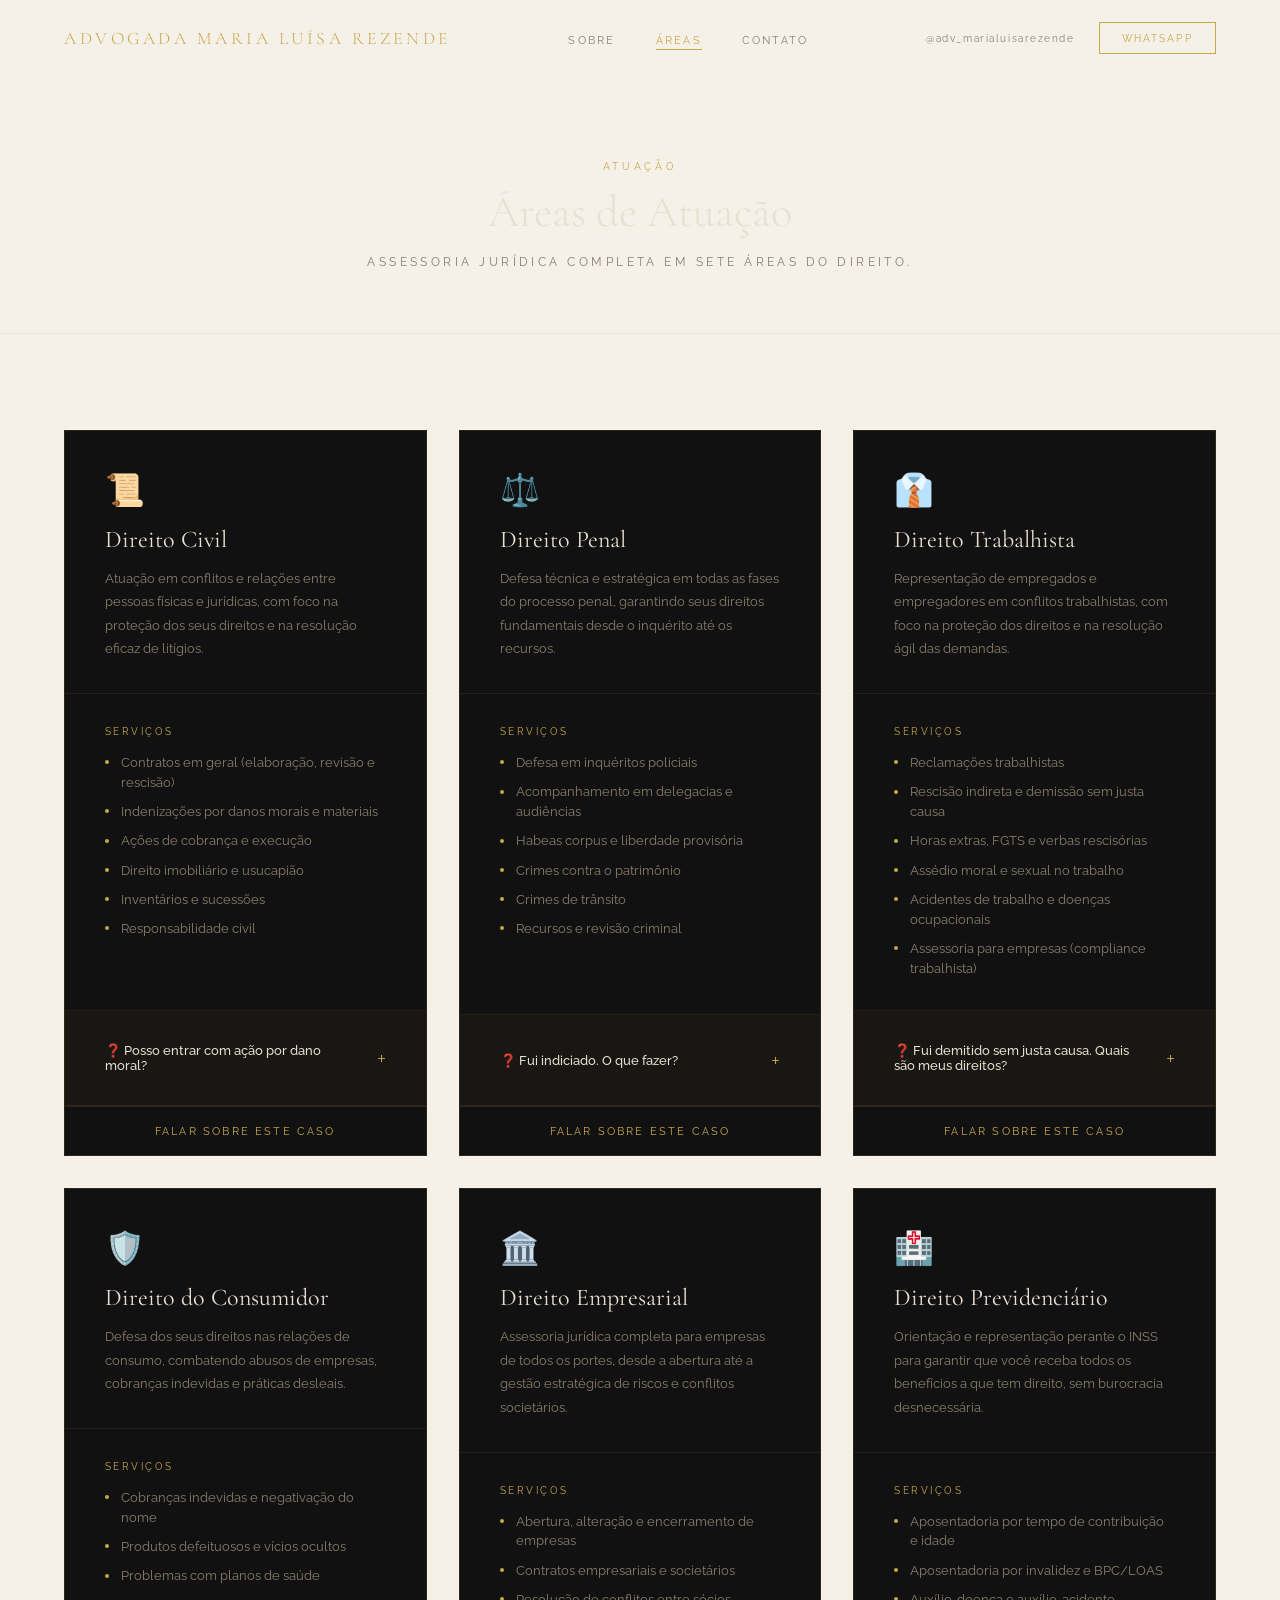
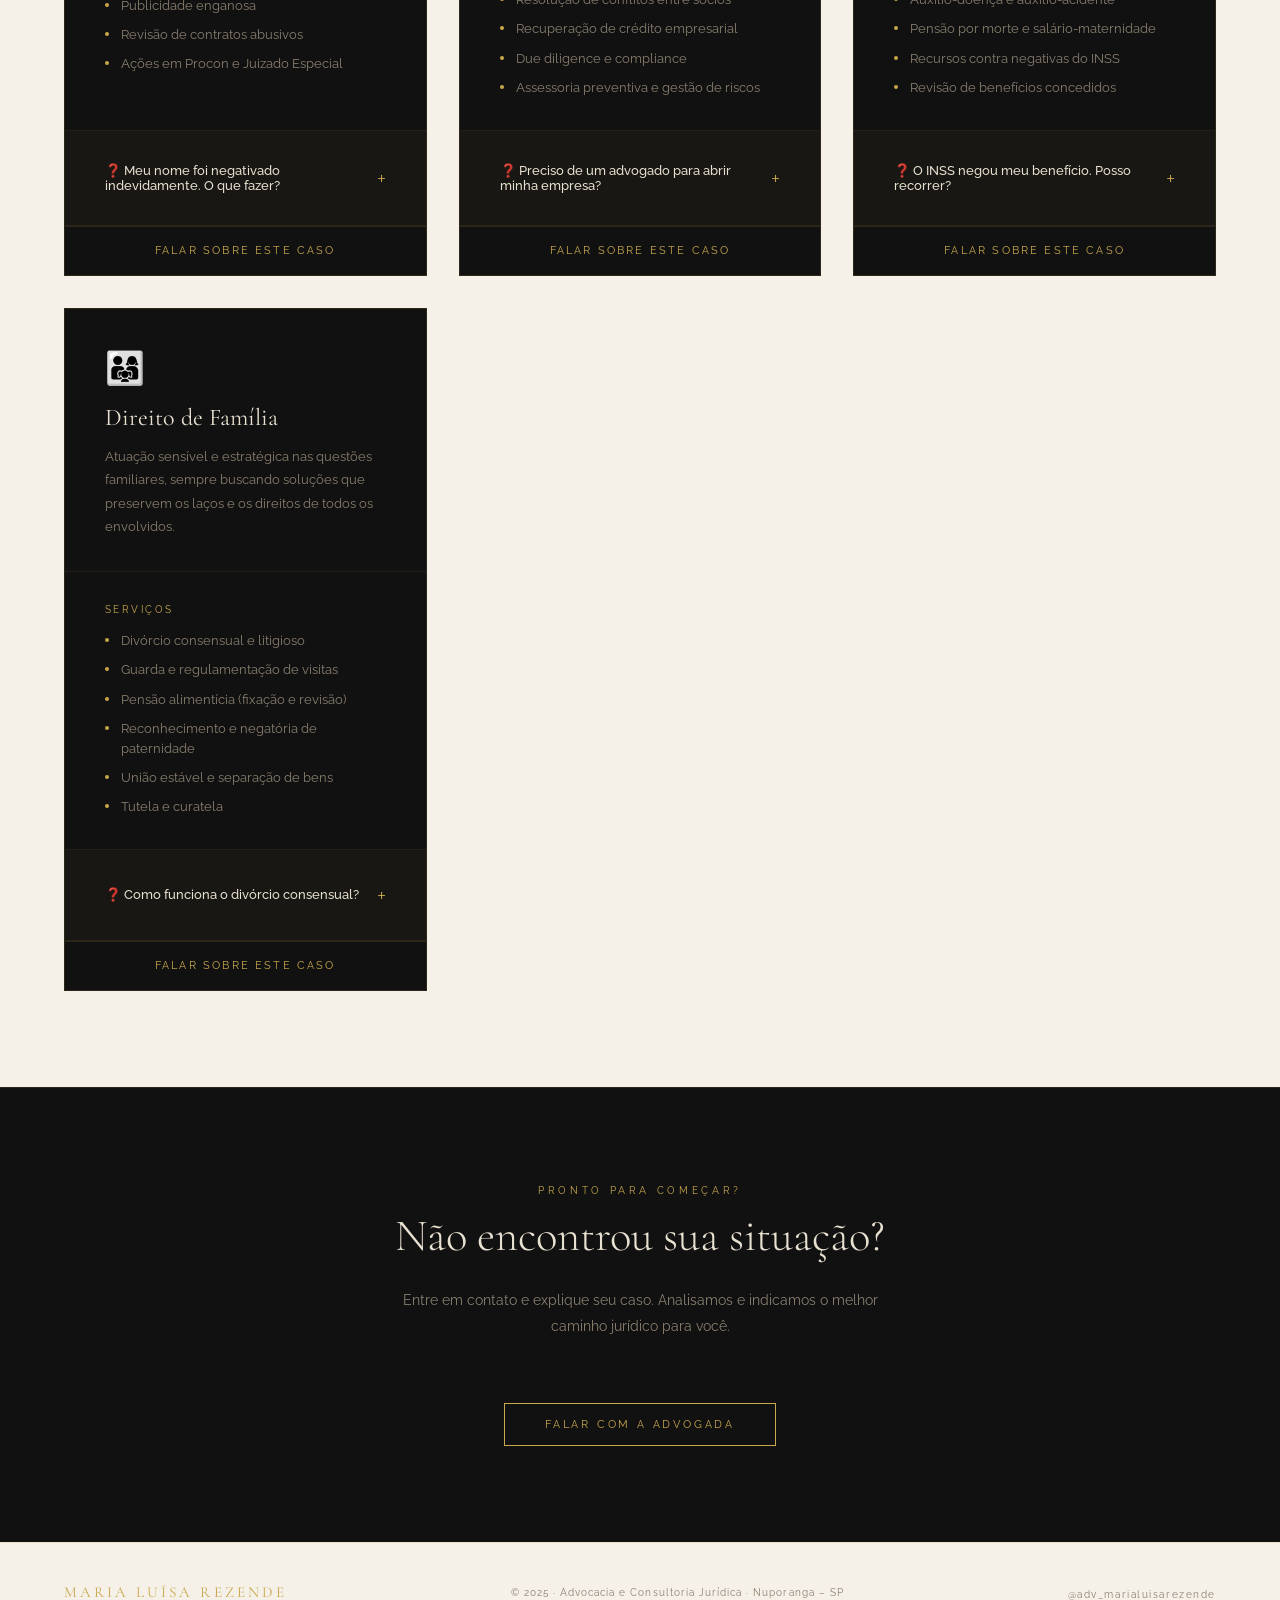
==== areas.html @ ad7c377b "Atualizando arquivos do projeto" ====
<!DOCTYPE html>
<html lang="pt-br">
<head>
    <meta charset="UTF-8">
    <meta name="viewport" content="width=device-width, initial-scale=1.0">
    <title>Áreas de Atuação | Maria Luísa Rezende</title>
    <link href="https://fonts.googleapis.com/css2?family=Cormorant+Garamond:ital,wght@0,300;0,400;0,600;1,300;1,400&family=Raleway:wght@300;400;500;600&display=swap" rel="stylesheet"/>
    <link rel="stylesheet" href="styles.css">
</head>
<body>

    <!-- NAVBAR -->
    <nav id="navbar">
        <a href="index.html" class="nav-logo">Advogada Maria Luísa Rezende</a>
        <ul class="nav-links">
            <li><a href="sobre.html">Sobre</a></li>
            <li><a href="areas.html">Áreas</a></li>
            <li><a href="contato.html">Contato</a></li>
        </ul>
        <div class="nav-right">
            <a href="https://instagram.com/adv_marialuisarezende" target="_blank" class="nav-instagram">
                @adv_marialuisarezende
            </a>
            <a href="https://wa.me/5516993647155" target="_blank" class="nav-whatsapp">
                WhatsApp
            </a>
        </div>
    </nav>

    <!-- HERO DA PÁGINA -->
    <section class="areas-hero">
        <p class="section-label reveal">Atuação</p>
        <h1 class="section-title reveal">Áreas de Atuação</h1>
        <p class="areas-hero-sub reveal">Assessoria jurídica completa em sete áreas do Direito.</p>
    </section>

    <!-- GRID DE ÁREAS -->
    <section class="areas-section">
        <div class="areas-grid">

            <!-- DIREITO CIVIL -->
            <div class="area-card reveal">
                <div class="area-card-header">
                    <span class="area-icone">📜</span>
                    <h2 class="area-nome">Direito Civil</h2>
                    <p class="area-desc">Atuação em conflitos e relações entre pessoas físicas e jurídicas, com foco na proteção dos seus direitos e na resolução eficaz de litígios.</p>
                </div>
                <div class="area-servicos">
                    <p class="area-servicos-titulo">Serviços</p>
                    <ul>
                        <li>Contratos em geral (elaboração, revisão e rescisão)</li>
                        <li>Indenizações por danos morais e materiais</li>
                        <li>Ações de cobrança e execução</li>
                        <li>Direito imobiliário e usucapião</li>
                        <li>Inventários e sucessões</li>
                        <li>Responsabilidade civil</li>
                    </ul>
                </div>
                <div class="area-faq">
                    <button class="area-faq-pergunta">
                        ❓ Posso entrar com ação por dano moral?
                        <span class="faq-icone">+</span>
                    </button>
                    <div class="area-faq-resposta">
                        <p>Sim, desde que haja prova do dano sofrido. Situações como cobranças indevidas, ofensas, negativação indevida no nome e descumprimento de contrato podem gerar direito à indenização. Agende uma consulta para avaliar seu caso.</p>
                    </div>
                </div>
                <a href="https://wa.me/5516993647155?text=Olá%2C%20tenho%20uma%20dúvida%20sobre%20Direito%20Civil." target="_blank" class="area-btn">Falar sobre este caso</a>
            </div>

            <!-- DIREITO PENAL -->
            <div class="area-card reveal">
                <div class="area-card-header">
                    <span class="area-icone">⚖️</span>
                    <h2 class="area-nome">Direito Penal</h2>
                    <p class="area-desc">Defesa técnica e estratégica em todas as fases do processo penal, garantindo seus direitos fundamentais desde o inquérito até os recursos.</p>
                </div>
                <div class="area-servicos">
                    <p class="area-servicos-titulo">Serviços</p>
                    <ul>
                        <li>Defesa em inquéritos policiais</li>
                        <li>Acompanhamento em delegacias e audiências</li>
                        <li>Habeas corpus e liberdade provisória</li>
                        <li>Crimes contra o patrimônio</li>
                        <li>Crimes de trânsito</li>
                        <li>Recursos e revisão criminal</li>
                    </ul>
                </div>
                <div class="area-faq">
                    <button class="area-faq-pergunta">
                        ❓ Fui indiciado. O que fazer?
                        <span class="faq-icone">+</span>
                    </button>
                    <div class="area-faq-resposta">
                        <p>O primeiro passo é procurar um advogado imediatamente. Você tem o direito de não se autoincriminar e de ser assistido por defesa técnica em todas as fases. Não preste depoimento sem orientação jurídica prévia.</p>
                    </div>
                </div>
                <a href="https://wa.me/5516993647155?text=Olá%2C%20preciso%20de%20ajuda%20com%20Direito%20Penal." target="_blank" class="area-btn">Falar sobre este caso</a>
            </div>

            <!-- DIREITO TRABALHISTA -->
            <div class="area-card reveal">
                <div class="area-card-header">
                    <span class="area-icone">👔</span>
                    <h2 class="area-nome">Direito Trabalhista</h2>
                    <p class="area-desc">Representação de empregados e empregadores em conflitos trabalhistas, com foco na proteção dos direitos e na resolução ágil das demandas.</p>
                </div>
                <div class="area-servicos">
                    <p class="area-servicos-titulo">Serviços</p>
                    <ul>
                        <li>Reclamações trabalhistas</li>
                        <li>Rescisão indireta e demissão sem justa causa</li>
                        <li>Horas extras, FGTS e verbas rescisórias</li>
                        <li>Assédio moral e sexual no trabalho</li>
                        <li>Acidentes de trabalho e doenças ocupacionais</li>
                        <li>Assessoria para empresas (compliance trabalhista)</li>
                    </ul>
                </div>
                <div class="area-faq">
                    <button class="area-faq-pergunta">
                        ❓ Fui demitido sem justa causa. Quais são meus direitos?
                        <span class="faq-icone">+</span>
                    </button>
                    <div class="area-faq-resposta">
                        <p>Você tem direito a aviso prévio, saldo de salário, férias proporcionais + 1/3, 13º proporcional, multa de 40% sobre o FGTS e seguro-desemprego. Entre em contato para verificar se todos os valores foram pagos corretamente.</p>
                    </div>
                </div>
                <a href="https://wa.me/5516993647155?text=Olá%2C%20preciso%20de%20ajuda%20com%20Direito%20Trabalhista." target="_blank" class="area-btn">Falar sobre este caso</a>
            </div>

            <!-- DIREITO DO CONSUMIDOR -->
            <div class="area-card reveal">
                <div class="area-card-header">
                    <span class="area-icone">🛡️</span>
                    <h2 class="area-nome">Direito do Consumidor</h2>
                    <p class="area-desc">Defesa dos seus direitos nas relações de consumo, combatendo abusos de empresas, cobranças indevidas e práticas desleais.</p>
                </div>
                <div class="area-servicos">
                    <p class="area-servicos-titulo">Serviços</p>
                    <ul>
                        <li>Cobranças indevidas e negativação do nome</li>
                        <li>Produtos defeituosos e vícios ocultos</li>
                        <li>Problemas com planos de saúde</li>
                        <li>Publicidade enganosa</li>
                        <li>Revisão de contratos abusivos</li>
                        <li>Ações em Procon e Juizado Especial</li>
                    </ul>
                </div>
                <div class="area-faq">
                    <button class="area-faq-pergunta">
                        ❓ Meu nome foi negativado indevidamente. O que fazer?
                        <span class="faq-icone">+</span>
                    </button>
                    <div class="area-faq-resposta">
                        <p>A negativação indevida gera direito à retirada imediata do nome dos cadastros e à indenização por danos morais. É possível obter uma liminar judicial rapidamente. Não deixe para depois — entre em contato agora.</p>
                    </div>
                </div>
                <a href="https://wa.me/5516993647155?text=Olá%2C%20preciso%20de%20ajuda%20com%20Direito%20do%20Consumidor." target="_blank" class="area-btn">Falar sobre este caso</a>
            </div>

            <!-- DIREITO EMPRESARIAL -->
            <div class="area-card reveal">
                <div class="area-card-header">
                    <span class="area-icone">🏛️</span>
                    <h2 class="area-nome">Direito Empresarial</h2>
                    <p class="area-desc">Assessoria jurídica completa para empresas de todos os portes, desde a abertura até a gestão estratégica de riscos e conflitos societários.</p>
                </div>
                <div class="area-servicos">
                    <p class="area-servicos-titulo">Serviços</p>
                    <ul>
                        <li>Abertura, alteração e encerramento de empresas</li>
                        <li>Contratos empresariais e societários</li>
                        <li>Resolução de conflitos entre sócios</li>
                        <li>Recuperação de crédito empresarial</li>
                        <li>Due diligence e compliance</li>
                        <li>Assessoria preventiva e gestão de riscos</li>
                    </ul>
                </div>
                <div class="area-faq">
                    <button class="area-faq-pergunta">
                        ❓ Preciso de um advogado para abrir minha empresa?
                        <span class="faq-icone">+</span>
                    </button>
                    <div class="area-faq-resposta">
                        <p>Não é obrigatório, mas é altamente recomendado. Um advogado garante que o contrato social proteja seus interesses, escolhe o melhor tipo societário e evita problemas futuros com sócios, fornecedores e clientes.</p>
                    </div>
                </div>
                <a href="https://wa.me/5516993647155?text=Olá%2C%20preciso%20de%20ajuda%20com%20Direito%20Empresarial." target="_blank" class="area-btn">Falar sobre este caso</a>
            </div>

            <!-- DIREITO PREVIDENCIÁRIO -->
            <div class="area-card reveal">
                <div class="area-card-header">
                    <span class="area-icone">🏥</span>
                    <h2 class="area-nome">Direito Previdenciário</h2>
                    <p class="area-desc">Orientação e representação perante o INSS para garantir que você receba todos os benefícios a que tem direito, sem burocracia desnecessária.</p>
                </div>
                <div class="area-servicos">
                    <p class="area-servicos-titulo">Serviços</p>
                    <ul>
                        <li>Aposentadoria por tempo de contribuição e idade</li>
                        <li>Aposentadoria por invalidez e BPC/LOAS</li>
                        <li>Auxílio-doença e auxílio-acidente</li>
                        <li>Pensão por morte e salário-maternidade</li>
                        <li>Recursos contra negativas do INSS</li>
                        <li>Revisão de benefícios concedidos</li>
                    </ul>
                </div>
                <div class="area-faq">
                    <button class="area-faq-pergunta">
                        ❓ O INSS negou meu benefício. Posso recorrer?
                        <span class="faq-icone">+</span>
                    </button>
                    <div class="area-faq-resposta">
                        <p>Sim! A negativa do INSS não é definitiva. É possível recorrer administrativamente ou judicialmente. Em muitos casos o benefício é conquistado na esfera judicial. Não desista — consulte um advogado.</p>
                    </div>
                </div>
                <a href="https://wa.me/5516993647155?text=Olá%2C%20preciso%20de%20ajuda%20com%20Direito%20Previdenci%C3%A1rio." target="_blank" class="area-btn">Falar sobre este caso</a>
            </div>

            <!-- DIREITO DE FAMÍLIA -->
            <div class="area-card reveal">
                <div class="area-card-header">
                    <span class="area-icone">👨‍👩‍👧</span>
                    <h2 class="area-nome">Direito de Família</h2>
                    <p class="area-desc">Atuação sensível e estratégica nas questões familiares, sempre buscando soluções que preservem os laços e os direitos de todos os envolvidos.</p>
                </div>
                <div class="area-servicos">
                    <p class="area-servicos-titulo">Serviços</p>
                    <ul>
                        <li>Divórcio consensual e litigioso</li>
                        <li>Guarda e regulamentação de visitas</li>
                        <li>Pensão alimentícia (fixação e revisão)</li>
                        <li>Reconhecimento e negatória de paternidade</li>
                        <li>União estável e separação de bens</li>
                        <li>Tutela e curatela</li>
                    </ul>
                </div>
                <div class="area-faq">
                    <button class="area-faq-pergunta">
                        ❓ Como funciona o divórcio consensual?
                        <span class="faq-icone">+</span>
                    </button>
                    <div class="area-faq-resposta">
                        <p>Quando ambos concordam com todos os termos, o divórcio pode ser feito em cartório — sem precisar ir ao juiz — de forma rápida e menos desgastante. Se houver filhos menores passa pelo juiz, mas ainda pode ser amigável.</p>
                    </div>
                </div>
                <a href="https://wa.me/5516993647155?text=Olá%2C%20preciso%20de%20ajuda%20com%20Direito%20de%20Fam%C3%ADlia." target="_blank" class="area-btn">Falar sobre este caso</a>
            </div>

        </div>
    </section>

    <!-- CTA FINAL -->
    <section class="areas-cta reveal">
        <p class="section-label">Pronto para começar?</p>
        <h2 class="section-title">Não encontrou sua situação?</h2>
        <p class="areas-cta-texto">Entre em contato e explique seu caso. Analisamos e indicamos o melhor caminho jurídico para você.</p>
        <a href="https://wa.me/5516993647155?text=Olá%2C%20gostaria%20de%20tirar%20uma%20dúvida%20jurídica." target="_blank" class="hero-btn">
            Falar com a advogada
        </a>
    </section>

    <!-- FOOTER -->
    <footer>
        <div class="footer-brand">Maria Luísa Rezende</div>
        <div class="footer-copy">© 2025 · Advocacia e Consultoria Jurídica · Nuporanga – SP</div>
        <div class="footer-social">
            <a href="https://instagram.com/adv_marialuisarezende" target="_blank">@adv_marialuisarezende</a>
        </div>
    </footer>

    <button id="btn-topo" title="Voltar ao topo">↑</button>

    <script src="main.js"></script>
</body>
</html>
---- styles.css ----
/* ══════════════════════════════
   RESET BÁSICO
══════════════════════════════ */
* {
  box-sizing: border-box;
  margin: 0;
  padding: 0;
}

a {
  color: inherit;
  text-decoration: none;
}

body {
  background: #0a0a0a;
  font-family: 'Raleway', sans-serif;
  height: 200vh; /* altura extra para testar o scroll */
}


/* ══════════════════════════════
   NAVBAR
══════════════════════════════ */

nav {
  position: fixed;
  top: 0;
  left: 0;
  right: 0;
  z-index: 100;

  display: flex;
  align-items: center;
  justify-content: space-between;

  padding: 1.4rem 5vw;

  background: transparent;
  border-bottom: 1px solid transparent;
  transition: background 0.4s, border-color 0.4s;
}

nav.scrolled {
  background: rgba(10, 10, 10, 0.95);
  border-color: rgba(201, 168, 76, 0.2);
  backdrop-filter: blur(12px);
}


/* ── Logo ── */
.nav-logo {
  font-family: 'Cormorant Garamond', serif;
  font-size: 1.1rem;
  font-weight: 300;
  letter-spacing: 0.2em;
  text-transform: uppercase;
  color: #C9A84C;
  text-decoration: none;
}


/* ── Links ── */
.nav-links {
  display: flex;
  gap: 2.5rem;
  list-style: none;
}

.nav-links a {
  color: #8a7f6f;
  text-decoration: none;
  font-size: 0.7rem;
  letter-spacing: 0.2em;
  text-transform: uppercase;
  transition: color 0.3s;
}

.nav-links a:hover {
  color: #C9A84C;
}


/* ── Lado direito ── */
.nav-right {
  display: flex;
  align-items: center;
  gap: 1.5rem;
}

.nav-instagram {
  color: #8a7f6f;
  text-decoration: none;
  font-size: 0.65rem;
  letter-spacing: 0.15em;
  transition: color 0.3s;
}

.nav-instagram:hover {
  color: #C9A84C;
}

.nav-whatsapp {
  padding: 0.55rem 1.4rem;
  border: 1px solid #C9A84C;
  color: #C9A84C;
  text-decoration: none;
  font-size: 0.65rem;
  letter-spacing: 0.2em;
  text-transform: uppercase;
  transition: background 0.3s, color 0.3s;
}

.nav-whatsapp:hover {
  background: #C9A84C;
  color: #0a0a0a;
}
.hero {
  min-height: 100vh;
  display: flex;
  flex-direction: column;
  align-items: center;
  justify-content: center;
  text-align: center;
  padding: 8rem 5vw 5rem;
  gap: 1rem;
}
 
/* ── Foto ── */
.hero-photo {
  width: 160px;
  height: 160px;
  border-radius: 50%;
  overflow: hidden;
  border: 2px solid #C9A84C;
  margin-bottom: 1rem;
}
 
.hero-photo img {
  width: 100%;
  height: 100%;
  object-fit: cover;
  /* Enquanto não tiver foto, o espaço fica reservado */
}
 
/* ── Nome ── */
.hero-name {
  font-family: 'Cormorant Garamond', serif;
  font-size: clamp(2rem, 5vw, 3.5rem);
  font-weight: 300;
  letter-spacing: 0.15em;
  color: #e8e0d0;
}
 
/* ── Cargo ── */
.hero-role {
  font-size: 0.7rem;
  letter-spacing: 0.3em;
  text-transform: uppercase;
  color: #C9A84C;
}
 
/* ── Slogan ── */
.hero-slogan {
  font-family: 'Cormorant Garamond', serif;
  font-size: clamp(1.1rem, 2.5vw, 1.6rem);
  font-style: italic;
  font-weight: 300;
  color: #8a7f6f;
  margin-top: 0.5rem;
}
 
/* ── Botão ── */
.hero-btn {
  display: inline-block;
  margin-top: 1.5rem;
  padding: 0.85rem 2.5rem;
  border: 1px solid #C9A84C;
  color: #C9A84C;
  font-size: 0.7rem;
  letter-spacing: 0.25em;
  text-transform: uppercase;
  transition: background 0.3s, color 0.3s;
}
 
.hero-btn:hover {
  background: #C9A84C;
  color: #0a0a0a;
}

/* ══════════════════════════════
   UTILITÁRIOS GERAIS
══════════════════════════════ */

a {
  color: inherit;
  text-decoration: none;
}

.section-label {
  font-size: 0.65rem;
  letter-spacing: 0.35em;
  text-transform: uppercase;
  color: #C9A84C;
  margin-bottom: 0.8rem;
}

.section-title {
  font-family: 'Cormorant Garamond', serif;
  font-size: clamp(1.8rem, 4vw, 2.8rem);
  font-weight: 300;
  color: #e8e0d0;
  margin-bottom: 3rem;
}


/* ══════════════════════════════
   SOBRE — HERO DA PÁGINA
══════════════════════════════ */

.sobre-hero {
  min-height: 35vh;
  display: flex;
  flex-direction: column;
  align-items: center;
  justify-content: center;
  text-align: center;
  padding: 10rem 5vw 4rem;
  border-bottom: 1px solid rgba(201, 168, 76, 0.15);
}

.sobre-hero-sub {
  font-size: 0.72rem;
  letter-spacing: 0.3em;
  text-transform: uppercase;
  color: #8a7f6f;
  margin-top: -2rem;
}


/* ══════════════════════════════
   SOBRE — BIOGRAFIA
══════════════════════════════ */

.sobre-bio {
  padding: 6rem 5vw;
  background: #111111;
}

.sobre-bio-grid {
  display: grid;
  grid-template-columns: 300px 1fr;
  gap: 6rem;
  align-items: start;
  max-width: 1100px;
  margin: 0 auto;
}

.sobre-foto-wrap {
  display: flex;
  flex-direction: column;
  gap: 1.5rem;
}

.sobre-foto {
  width: 100%;
  aspect-ratio: 3/4;
  overflow: hidden;
  border: 1px solid rgba(201, 168, 76, 0.3);
  background: #1a1a1a;
}

.sobre-foto img {
  width: 100%;
  height: 100%;
  object-fit: cover;
}

.sobre-oab-card {
  border: 1px solid rgba(201, 168, 76, 0.2);
  padding: 1.5rem;
  display: flex;
  flex-direction: column;
  gap: 0.3rem;
  text-align: center;
}

.sobre-oab-label {
  font-size: 0.6rem;
  letter-spacing: 0.25em;
  text-transform: uppercase;
  color: #8a7f6f;
}

.sobre-oab-num {
  font-family: 'Cormorant Garamond', serif;
  font-size: 1.1rem;
  color: #C9A84C;
  letter-spacing: 0.1em;
}

.sobre-oab-membro {
  font-size: 0.65rem;
  letter-spacing: 0.2em;
  text-transform: uppercase;
  color: #8a7f6f;
}

.sobre-bio-texto {
  display: flex;
  flex-direction: column;
  gap: 1.2rem;
}

.sobre-bio-texto p {
  font-size: 0.9rem;
  color: #8a7f6f;
  line-height: 1.95;
}


/* ══════════════════════════════
   SOBRE — FORMAÇÃO E EXPERIÊNCIA
══════════════════════════════ */

.sobre-formacao {
  padding: 6rem 5vw;
}

.sobre-formacao-grid {
  display: grid;
  grid-template-columns: 1fr;  /* 👈 uma coluna só */
  gap: 3rem;
  max-width: 700px;  /* 👈 reduz a largura para ficar mais elegante */
  margin: 0 auto;
}

.sobre-col-titulo {
  font-family: 'Cormorant Garamond', serif;
  font-size: 1.8rem;
  font-weight: 300;
  color: #e8e0d0;
  margin-bottom: 2.5rem;
}

/* Timeline */
.timeline {
  display: flex;
  flex-direction: column;
  gap: 0;
}

.timeline-item {
  padding: 1.5rem 0 1.5rem 1.5rem;
  border-left: 1px solid rgba(201, 168, 76, 0.25);
  position: relative;
}

/* Ponto dourado na linha */
.timeline-item::before {
  content: '';
  position: absolute;
  left: -4px;
  top: 1.9rem;
  width: 7px;
  height: 7px;
  background: #C9A84C;
  border-radius: 50%;
}

.timeline-ano {
  font-size: 0.62rem;
  letter-spacing: 0.2em;
  text-transform: uppercase;
  color: #C9A84C;
  display: block;
  margin-bottom: 0.5rem;
}

.timeline-item h4 {
  font-family: 'Cormorant Garamond', serif;
  font-size: 1.05rem;
  font-weight: 400;
  color: #e8e0d0;
  margin-bottom: 0.4rem;
}

.timeline-item p {
  font-size: 0.8rem;
  color: #8a7f6f;
  line-height: 1.8;
}




/* ══════════════════════════════
   SOBRE — COMPROMISSO
══════════════════════════════ */

.sobre-compromisso {
  padding: 7rem 5vw;
  text-align: center;
}

.sobre-compromisso-inner {
  max-width: 750px;
  margin: 0 auto;
  display: flex;
  flex-direction: column;
  align-items: center;
}

.sobre-quote {
  font-family: 'Cormorant Garamond', serif;
  font-size: clamp(1.2rem, 2.5vw, 1.7rem);
  font-style: italic;
  font-weight: 300;
  color: #e8e0d0;
  line-height: 1.7;
  border: none;
  margin: 0;
}

.sobre-quote-autor {
  font-size: 0.7rem;
  letter-spacing: 0.2em;
  text-transform: uppercase;
  color: #C9A84C;
  margin-top: 1.5rem;
}


/* ══════════════════════════════
   FOOTER
══════════════════════════════ */

footer {
  border-top: 1px solid rgba(201, 168, 76, 0.2);
  padding: 2.5rem 5vw;
  display: flex;
  align-items: center;
  justify-content: space-between;
  flex-wrap: wrap;
  gap: 1rem;
}

.footer-brand {
  font-family: 'Cormorant Garamond', serif;
  font-size: 0.95rem;
  letter-spacing: 0.2em;
  color: #C9A84C;
  text-transform: uppercase;
}

.footer-copy {
  font-size: 0.65rem;
  color: #8a7f6f;
  letter-spacing: 0.1em;
}

.footer-social a {
  font-size: 0.65rem;
  letter-spacing: 0.15em;
  color: #8a7f6f;
  transition: color 0.3s;
}

.footer-social a:hover {
  color: #C9A84C;
}


/* ══════════════════════════════
   RESPONSIVO
══════════════════════════════ */

@media (max-width: 768px) {
  .sobre-bio-grid {
    grid-template-columns: 1fr;
    gap: 3rem;
  }
  .sobre-foto {
    aspect-ratio: 1/1;
    max-width: 280px;
    margin: 0 auto;
  }
  .sobre-formacao-grid {
    grid-template-columns: 1fr;
    gap: 3rem;
  }
  footer {
    flex-direction: column;
    text-align: center;
  }
}

/* ══════════════════════════════
   DIFERENCIAIS
══════════════════════════════ */

.diferenciais {
  padding: 6rem 5vw;
  background: #111111;
  text-align: center;
}

.diferenciais-grid {
  display: grid;
  grid-template-columns: repeat(auto-fit, minmax(220px, 1fr));
  gap: 2rem;
  max-width: 1100px;
  margin: 0 auto;
}

.diferencial-item {
  padding: 2.5rem 2rem;
  border: 1px solid rgba(201, 168, 76, 0.15);
  transition: border-color 0.3s;
}

.diferencial-item:hover {
  border-color: rgba(201, 168, 76, 0.5);
}

.diferencial-icone {
  font-size: 2rem;
  display: block;
  margin-bottom: 1rem;
}

.diferencial-item h3 {
  font-family: 'Cormorant Garamond', serif;
  font-size: 1.2rem;
  font-weight: 400;
  color: #e8e0d0;
  margin-bottom: 0.8rem;
}

.diferencial-item p {
  font-size: 0.82rem;
  color: #8a7f6f;
  line-height: 1.8;
}


/* ══════════════════════════════
   MISSÃO VISÃO VALORES
══════════════════════════════ */

.mvv {
  padding: 6rem 5vw;
}

.mvv-grid {
  display: grid;
  grid-template-columns: repeat(auto-fit, minmax(260px, 1fr));
  gap: 1px;
  background: rgba(201, 168, 76, 0.15);
  max-width: 1100px;
  margin: 0 auto;
}

.mvv-item {
  background: #0a0a0a;
  padding: 3rem 2.5rem;
  text-align: center;
}

.mvv-destaque {
  background: #111111;
}

.mvv-letra {
  font-family: 'Cormorant Garamond', serif;
  font-size: 3.5rem;
  font-weight: 300;
  color: #C9A84C;
  opacity: 0.4;
  display: block;
  margin-bottom: 0.5rem;
  line-height: 1;
}

.mvv-item h3 {
  font-family: 'Cormorant Garamond', serif;
  font-size: 1.3rem;
  font-weight: 400;
  color: #e8e0d0;
  letter-spacing: 0.1em;
  margin-bottom: 1rem;
}

.mvv-item p {
  font-size: 0.83rem;
  color: #8a7f6f;
  line-height: 1.9;
}


/* ══════════════════════════════
   FAQ
══════════════════════════════ */

.faq {
  padding: 6rem 5vw;
  background: #111111;
}

.faq-lista {
  max-width: 800px;
  margin: 0 auto;
}

.faq-item {
  border-bottom: 1px solid rgba(201, 168, 76, 0.15);
}

.faq-pergunta {
  width: 100%;
  background: none;
  border: none;
  padding: 1.5rem 0;
  display: flex;
  justify-content: space-between;
  align-items: center;
  cursor: pointer;
  font-family: 'Raleway', sans-serif;
  font-size: 0.9rem;
  font-weight: 400;
  color: #e8e0d0;
  text-align: left;
  gap: 1rem;
  transition: color 0.3s;
}

.faq-pergunta:hover {
  color: #C9A84C;
}

.faq-icone {
  font-size: 1.4rem;
  color: #C9A84C;
  flex-shrink: 0;
  transition: transform 0.3s;
  font-weight: 300;
}

.faq-item.aberto .faq-icone {
  transform: rotate(45deg);
}

.faq-resposta {
  max-height: 0;
  overflow: hidden;
  transition: max-height 0.4s ease, padding 0.3s;
}

.faq-item.aberto .faq-resposta {
  max-height: 200px;
  padding-bottom: 1.5rem;
}

.faq-resposta p {
  font-size: 0.83rem;
  color: #8a7f6f;
  line-height: 1.9;
}


/* ══════════════════════════════
   NOTÍCIAS
══════════════════════════════ */

.noticias {
  padding: 6rem 5vw;
}

.noticias-fonte {
  font-size: 0.65rem;
  letter-spacing: 0.2em;
  color: #8a7f6f;
  margin-top: -2rem;
  margin-bottom: 3rem;
  text-transform: uppercase;
}

.noticias-grid {
  display: grid;
  grid-template-columns: repeat(auto-fit, minmax(280px, 1fr));
  gap: 1.5rem;
  max-width: 1100px;
  margin: 0 auto;
}

.noticia-card {
  border: 1px solid rgba(201, 168, 76, 0.15);
  padding: 2rem;
  transition: border-color 0.3s;
  display: flex;
  flex-direction: column;
  gap: 0.8rem;
}

.noticia-card:hover {
  border-color: rgba(201, 168, 76, 0.4);
}

.noticia-data {
  font-size: 0.62rem;
  letter-spacing: 0.2em;
  text-transform: uppercase;
  color: #C9A84C;
}

.noticia-titulo {
  font-family: 'Cormorant Garamond', serif;
  font-size: 1.05rem;
  font-weight: 400;
  color: #e8e0d0;
  line-height: 1.5;
}

.noticia-link {
  font-size: 0.7rem;
  letter-spacing: 0.15em;
  text-transform: uppercase;
  color: #8a7f6f;
  margin-top: auto;
  transition: color 0.3s;
}

.noticia-link:hover {
  color: #C9A84C;
}

.noticias-loading {
  color: #8a7f6f;
  font-size: 0.85rem;
  letter-spacing: 0.1em;
}
/* ══════════════════════════════
   ANIMAÇÃO AO ROLAR
══════════════════════════════ */

/* Estado inicial: invisível e levemente abaixo */
.reveal {
  opacity: 0;
  transform: translateY(28px);
  transition: opacity 0.7s ease, transform 0.7s ease;
}

/* Estado final: visível, na posição normal */
.reveal.visivel {
  opacity: 1;
  transform: translateY(0);
}


/* ══════════════════════════════
   LINK ATIVO NA NAVBAR
══════════════════════════════ */

.nav-links a.ativo {
  color: #C9A84C;
  /* Linha dourada embaixo do link ativo */
  border-bottom: 1px solid #C9A84C;
  padding-bottom: 2px;
}


/* ══════════════════════════════
   BOTÃO VOLTAR AO TOPO
══════════════════════════════ */

#btn-topo {
  position: fixed;
  bottom: 2rem;
  right: 2rem;
  width: 44px;
  height: 44px;
  border: 1px solid #C9A84C;
  background: #0a0a0a;
  color: #C9A84C;
  font-size: 1.1rem;
  cursor: pointer;
  display: flex;
  align-items: center;
  justify-content: center;
  z-index: 200;

  /* Começa invisível */
  opacity: 0;
  pointer-events: none;
  transform: translateY(10px);
  transition: opacity 0.3s, transform 0.3s, background 0.3s;
}

#btn-topo.visivel {
  opacity: 1;
  pointer-events: auto;
  transform: translateY(0);
}

#btn-topo:hover {
  background: #C9A84C;
  color: #0a0a0a;
}
/* Tema escuro (padrão) */
:root {
  --bg: #0a0a0a;
  --bg2: #111111;
  --texto: #e8e0d0;
  --texto-muted: #8a7f6f;
  --dourado: #C9A84C;
}

/* Tema claro — sobrescreve as variáveis */
@media (prefers-color-scheme: light) {
  :root {
    --bg: #f5f0e8;
    --bg2: #ede8df;
    --texto: #1a1a1a;
    --texto-muted: #5a5040;
    --dourado: #b8943f;
  }
}

/* Aí no CSS você usa as variáveis em vez de cores fixas */
body {
  background: var(--bg);
  color: var(--texto);
}

nav {
  background: var(--bg);
}
/* ══════════════════════════════
   ÁREAS — HERO
══════════════════════════════ */

.areas-hero {
  min-height: 35vh;
  display: flex;
  flex-direction: column;
  align-items: center;
  justify-content: center;
  text-align: center;
  padding: 10rem 5vw 4rem;
  border-bottom: 1px solid rgba(201, 168, 76, 0.15);
}

.areas-hero-sub {
  font-size: 0.72rem;
  letter-spacing: 0.3em;
  text-transform: uppercase;
  color: #8a7f6f;
  margin-top: -2rem;
}


/* ══════════════════════════════
   ÁREAS — GRID DE CARDS
══════════════════════════════ */

.areas-section {
  padding: 6rem 5vw;
}

.areas-grid {
  display: grid;
  grid-template-columns: repeat(auto-fit, minmax(320px, 1fr));
  gap: 2rem;
  max-width: 1200px;
  margin: 0 auto;
}

.area-card {
  border: 1px solid rgba(201, 168, 76, 0.15);
  display: flex;
  flex-direction: column;
  gap: 0;
  transition: border-color 0.3s;
  background: #111111;
}

.area-card:hover {
  border-color: rgba(201, 168, 76, 0.4);
}

/* ── Cabeçalho do card ── */
.area-card-header {
  padding: 2.5rem 2.5rem 2rem;
  border-bottom: 1px solid rgba(201, 168, 76, 0.1);
}

.area-icone {
  font-size: 2rem;
  display: block;
  margin-bottom: 1rem;
}

.area-nome {
  font-family: 'Cormorant Garamond', serif;
  font-size: 1.5rem;
  font-weight: 400;
  color: #e8e0d0;
  margin-bottom: 0.8rem;
}

.area-desc {
  font-size: 0.82rem;
  color: #8a7f6f;
  line-height: 1.8;
}

/* ── Lista de serviços ── */
.area-servicos {
  padding: 2rem 2.5rem;
  border-bottom: 1px solid rgba(201, 168, 76, 0.1);
  flex: 1;
}

.area-servicos-titulo {
  font-size: 0.62rem;
  letter-spacing: 0.25em;
  text-transform: uppercase;
  color: #C9A84C;
  margin-bottom: 1rem;
}

.area-servicos ul {
  list-style: none;
  display: flex;
  flex-direction: column;
  gap: 0.6rem;
}

.area-servicos ul li {
  font-size: 0.82rem;
  color: #8a7f6f;
  padding-left: 1rem;
  position: relative;
  line-height: 1.5;
}

/* Bolinha dourada antes de cada item */
.area-servicos ul li::before {
  content: '';
  position: absolute;
  left: 0;
  top: 0.55em;
  width: 4px;
  height: 4px;
  background: #C9A84C;
  border-radius: 50%;
}

/* ── Pergunta frequente ── */
.area-faq {
  padding: 2rem 2.5rem;
  background: rgba(201, 168, 76, 0.04);
  border-bottom: 1px solid rgba(201, 168, 76, 0.1);
}

.area-faq-pergunta {
  width: 100%;
  background: none;
  border: none;
  padding: 0;
  display: flex;
  justify-content: space-between;
  align-items: center;
  cursor: pointer;
  font-family: 'Raleway', sans-serif;
  font-size: 0.82rem;
  font-weight: 500;
  color: #e8e0d0;
  text-align: left;
  gap: 1rem;
  transition: color 0.3s;
}

.area-faq-pergunta:hover {
  color: #C9A84C;
}

.area-faq-resposta {
  max-height: 0;
  overflow: hidden;
  transition: max-height 0.4s ease, padding 0.3s;
}

.area-faq.aberto .area-faq-resposta {
  max-height: 200px;
  padding-top: 0.8rem;
}

.area-faq.aberto .faq-icone {
  transform: rotate(45deg);
}

/* ── Botão do card ── */
.area-btn {
  display: block;
  text-align: center;
  padding: 1.1rem;
  font-size: 0.68rem;
  letter-spacing: 0.2em;
  text-transform: uppercase;
  color: #C9A84C;
  border-top: 1px solid rgba(201, 168, 76, 0.15);
  transition: background 0.3s, color 0.3s;
}

.area-btn:hover {
  background: #C9A84C;
  color: #0a0a0a;
}


/* ══════════════════════════════
   ÁREAS — CTA FINAL
══════════════════════════════ */

.areas-cta {
  padding: 6rem 5vw;
  text-align: center;
  background: #111111;
  border-top: 1px solid rgba(201, 168, 76, 0.15);
}

.areas-cta-texto {
  font-size: 0.9rem;
  color: #8a7f6f;
  max-width: 500px;
  margin: -1.5rem auto 2.5rem;
  line-height: 1.8;
}


/* ══════════════════════════════
   RESPONSIVO
══════════════════════════════ */

@media (max-width: 768px) {
  .areas-grid {
    grid-template-columns: 1fr;
  }
}
/* ══════════════════════════════
   CONTATO — HERO
══════════════════════════════ */
 
.contato-hero {
  min-height: 35vh;
  display: flex;
  flex-direction: column;
  align-items: center;
  justify-content: center;
  text-align: center;
  padding: 10rem 5vw 4rem;
  border-bottom: 1px solid rgba(201, 168, 76, 0.15);
}
 
.contato-hero-sub {
  font-size: 0.72rem;
  letter-spacing: 0.3em;
  text-transform: uppercase;
  color: #8a7f6f;
  margin-top: -2rem;
}
 
 
/* ══════════════════════════════
   CONTATO — GRID PRINCIPAL
══════════════════════════════ */
 
.contato-section {
  padding: 6rem 5vw;
}
 
.contato-grid {
  display: grid;
  grid-template-columns: 1fr 1.4fr;
  gap: 6rem;
  max-width: 1100px;
  margin: 0 auto;
}
 
 
/* ══════════════════════════════
   CONTATO — INFORMAÇÕES
══════════════════════════════ */
 
.contato-info {
  display: flex;
  flex-direction: column;
  gap: 2.5rem;
}
 
.contato-bloco {
  display: flex;
  flex-direction: column;
  gap: 0.6rem;
  padding-bottom: 2.5rem;
  border-bottom: 1px solid rgba(201, 168, 76, 0.1);
}
 
.contato-bloco:last-child {
  border-bottom: none;
}
 
.contato-bloco-label {
  font-size: 0.62rem;
  letter-spacing: 0.3em;
  text-transform: uppercase;
  color: #C9A84C;
}
 
.contato-valor {
  font-family: 'Cormorant Garamond', serif;
  font-size: 1.05rem;
  color: #e8e0d0;
  line-height: 1.6;
  transition: color 0.3s;
}
 
.contato-valor:hover {
  color: #C9A84C;
}
 
.contato-bloco-obs {
  font-size: 0.72rem;
  color: #8a7f6f;
}
 
/* Botão WhatsApp */
.contato-whatsapp-btn {
  display: inline-flex;
  align-items: center;
  gap: 0.6rem;
  padding: 0.8rem 1.5rem;
  border: 1px solid #C9A84C;
  color: #C9A84C;
  font-size: 0.85rem;
  letter-spacing: 0.05em;
  transition: background 0.3s, color 0.3s;
  width: fit-content;
}
 
.contato-whatsapp-btn:hover {
  background: #C9A84C;
  color: #0a0a0a;
}
 
/* Horário */
.contato-horario {
  display: flex;
  flex-direction: column;
  gap: 0.5rem;
}
 
.contato-horario-linha {
  display: flex;
  justify-content: space-between;
  font-size: 0.82rem;
  color: #8a7f6f;
  padding: 0.4rem 0;
  border-bottom: 1px solid rgba(201, 168, 76, 0.08);
}
 
.contato-horario-hora {
  color: #e8e0d0;
  font-weight: 500;
}
 
.contato-horario-fechado {
  color: #5a5040;
}
 
/* Social */
.contato-social-link {
  display: inline-flex;
  align-items: center;
  gap: 0.5rem;
  font-size: 0.85rem;
  color: #8a7f6f;
  transition: color 0.3s;
}
 
.contato-social-link:hover {
  color: #C9A84C;
}
 
 
/* ══════════════════════════════
   CONTATO — FORMULÁRIO
══════════════════════════════ */
 
.contato-form-wrap {
  display: flex;
  flex-direction: column;
  gap: 0.5rem;
}
 
.contato-form-titulo {
  font-family: 'Cormorant Garamond', serif;
  font-size: 1.5rem;
  font-weight: 300;
  color: #e8e0d0;
}
 
.contato-form-sub {
  font-size: 0.78rem;
  color: #8a7f6f;
  margin-bottom: 1.5rem;
}
 
.contato-form {
  display: flex;
  flex-direction: column;
  gap: 1.4rem;
}
 
.form-grupo {
  display: flex;
  flex-direction: column;
  gap: 0.5rem;
}
 
.form-grupo label {
  font-size: 0.65rem;
  letter-spacing: 0.2em;
  text-transform: uppercase;
  color: #8a7f6f;
}
 
.form-grupo input,
.form-grupo select,
.form-grupo textarea {
  background: #111111;
  border: 1px solid rgba(201, 168, 76, 0.2);
  color: #e8e0d0;
  font-family: 'Raleway', sans-serif;
  font-size: 0.85rem;
  padding: 0.85rem 1rem;
  outline: none;
  transition: border-color 0.3s;
  width: 100%;
  resize: none;
}
 
.form-grupo input::placeholder,
.form-grupo textarea::placeholder {
  color: #5a5040;
}
 
.form-grupo input:focus,
.form-grupo select:focus,
.form-grupo textarea:focus {
  border-color: #C9A84C;
}
 
/* Estilo do select */
.form-grupo select {
  appearance: none;
  cursor: pointer;
  background-image: url("data:image/svg+xml,%3Csvg xmlns='http://www.w3.org/2000/svg' width='12' height='8' viewBox='0 0 12 8'%3E%3Cpath d='M1 1l5 5 5-5' stroke='%23C9A84C' stroke-width='1.5' fill='none'/%3E%3C/svg%3E");
  background-repeat: no-repeat;
  background-position: right 1rem center;
}
 
.form-grupo select option {
  background: #111111;
  color: #e8e0d0;
}
 
.form-btn {
  background: transparent;
  border: 1px solid #C9A84C;
  color: #C9A84C;
  font-family: 'Raleway', sans-serif;
  font-size: 0.7rem;
  letter-spacing: 0.25em;
  text-transform: uppercase;
  padding: 1rem 2rem;
  cursor: pointer;
  transition: background 0.3s, color 0.3s;
  margin-top: 0.5rem;
  width: 100%;
}
 
.form-btn:hover {
  background: #C9A84C;
  color: #0a0a0a;
}
 
 
/* ══════════════════════════════
   CONTATO — MAPA
══════════════════════════════ */
 
.contato-mapa {
  padding: 6rem 5vw;
  background: #111111;
  text-align: center;
}
 
.contato-mapa .section-title {
  margin-bottom: 2.5rem;
}
 
.mapa-wrap {
  max-width: 1100px;
  margin: 0 auto;
  border: 1px solid rgba(201, 168, 76, 0.2);
  overflow: hidden;
  filter: grayscale(0.6) brightness(0.8);
  transition: filter 0.4s;
}
 
.mapa-wrap:hover {
  filter: grayscale(0) brightness(1);
}
 
.mapa-link {
  display: inline-block;
  margin-top: 1.5rem;
  font-size: 0.7rem;
  letter-spacing: 0.2em;
  text-transform: uppercase;
  color: #C9A84C;
  transition: opacity 0.3s;
}
 
.mapa-link:hover {
  opacity: 0.7;
}
 
 
/* ══════════════════════════════
   RESPONSIVO
══════════════════════════════ */
 
@media (max-width: 768px) {
  .contato-grid {
    grid-template-columns: 1fr;
    gap: 3rem;
  }
}
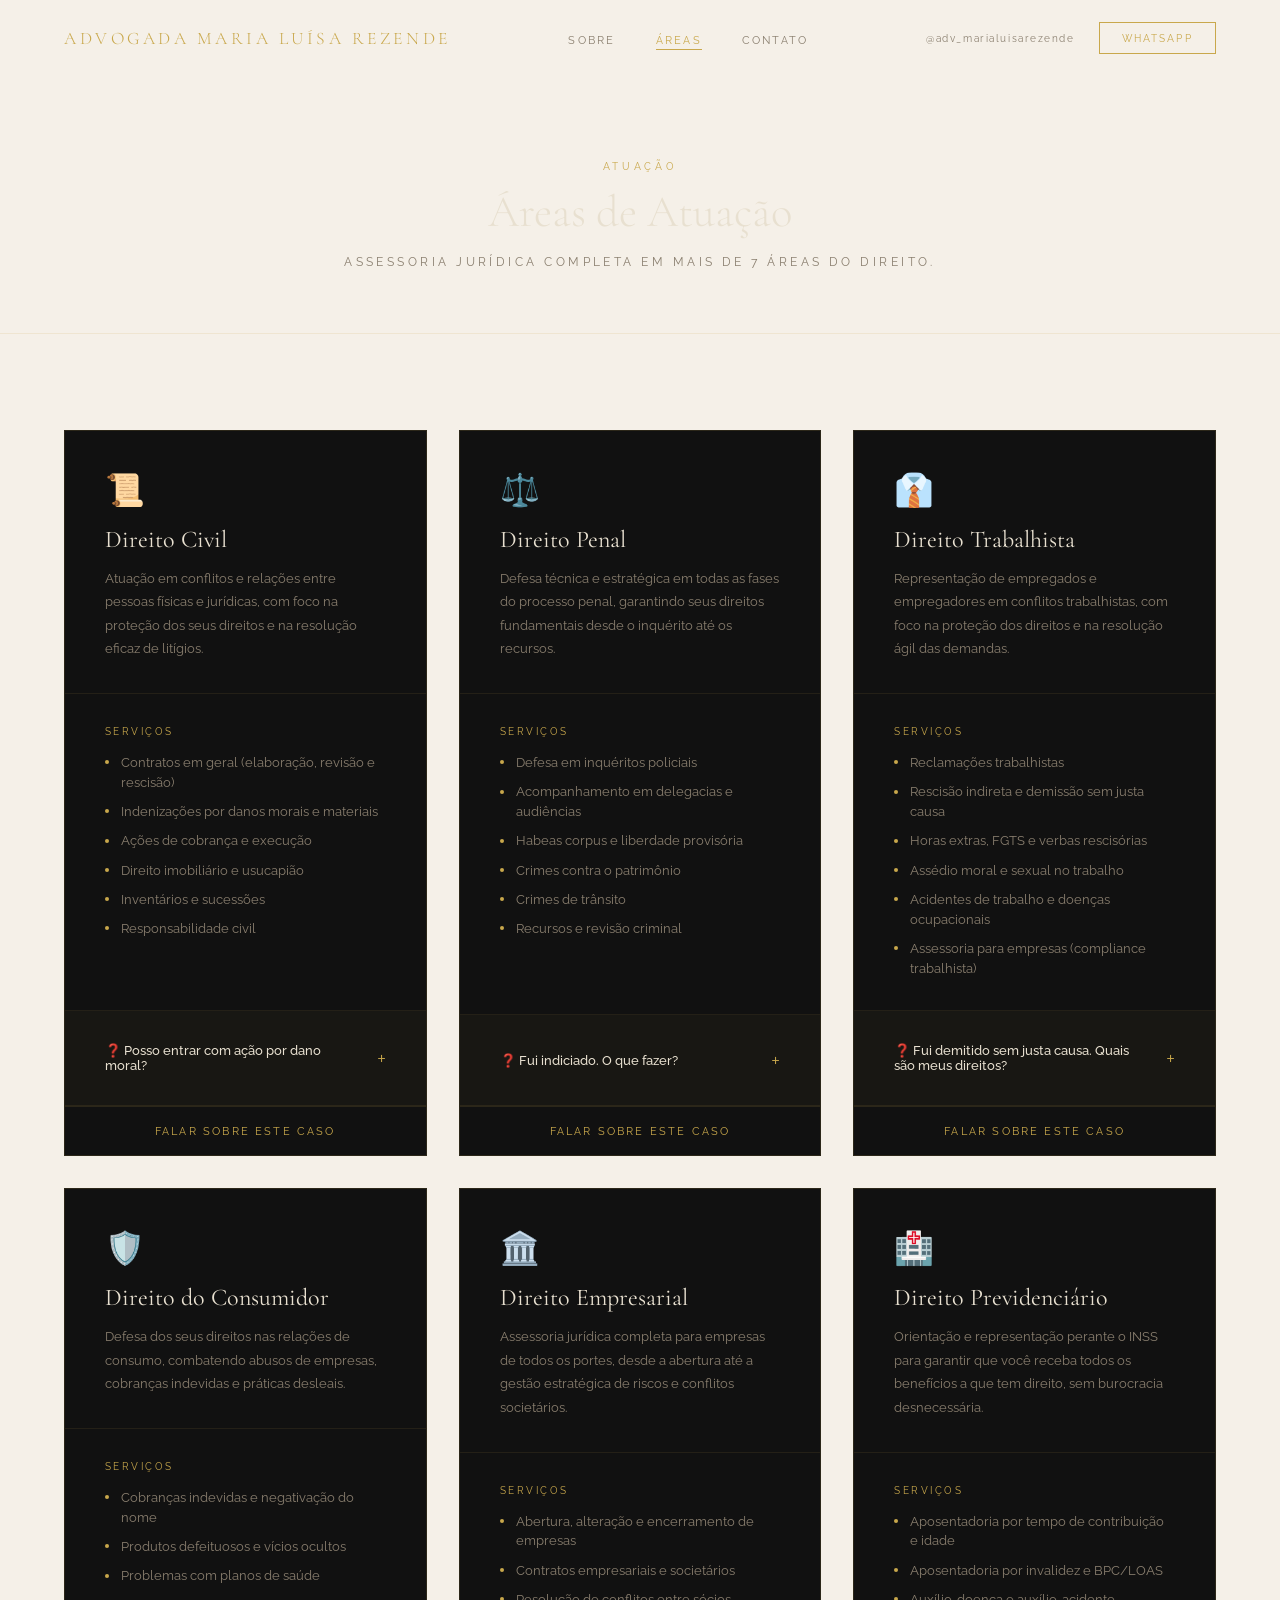
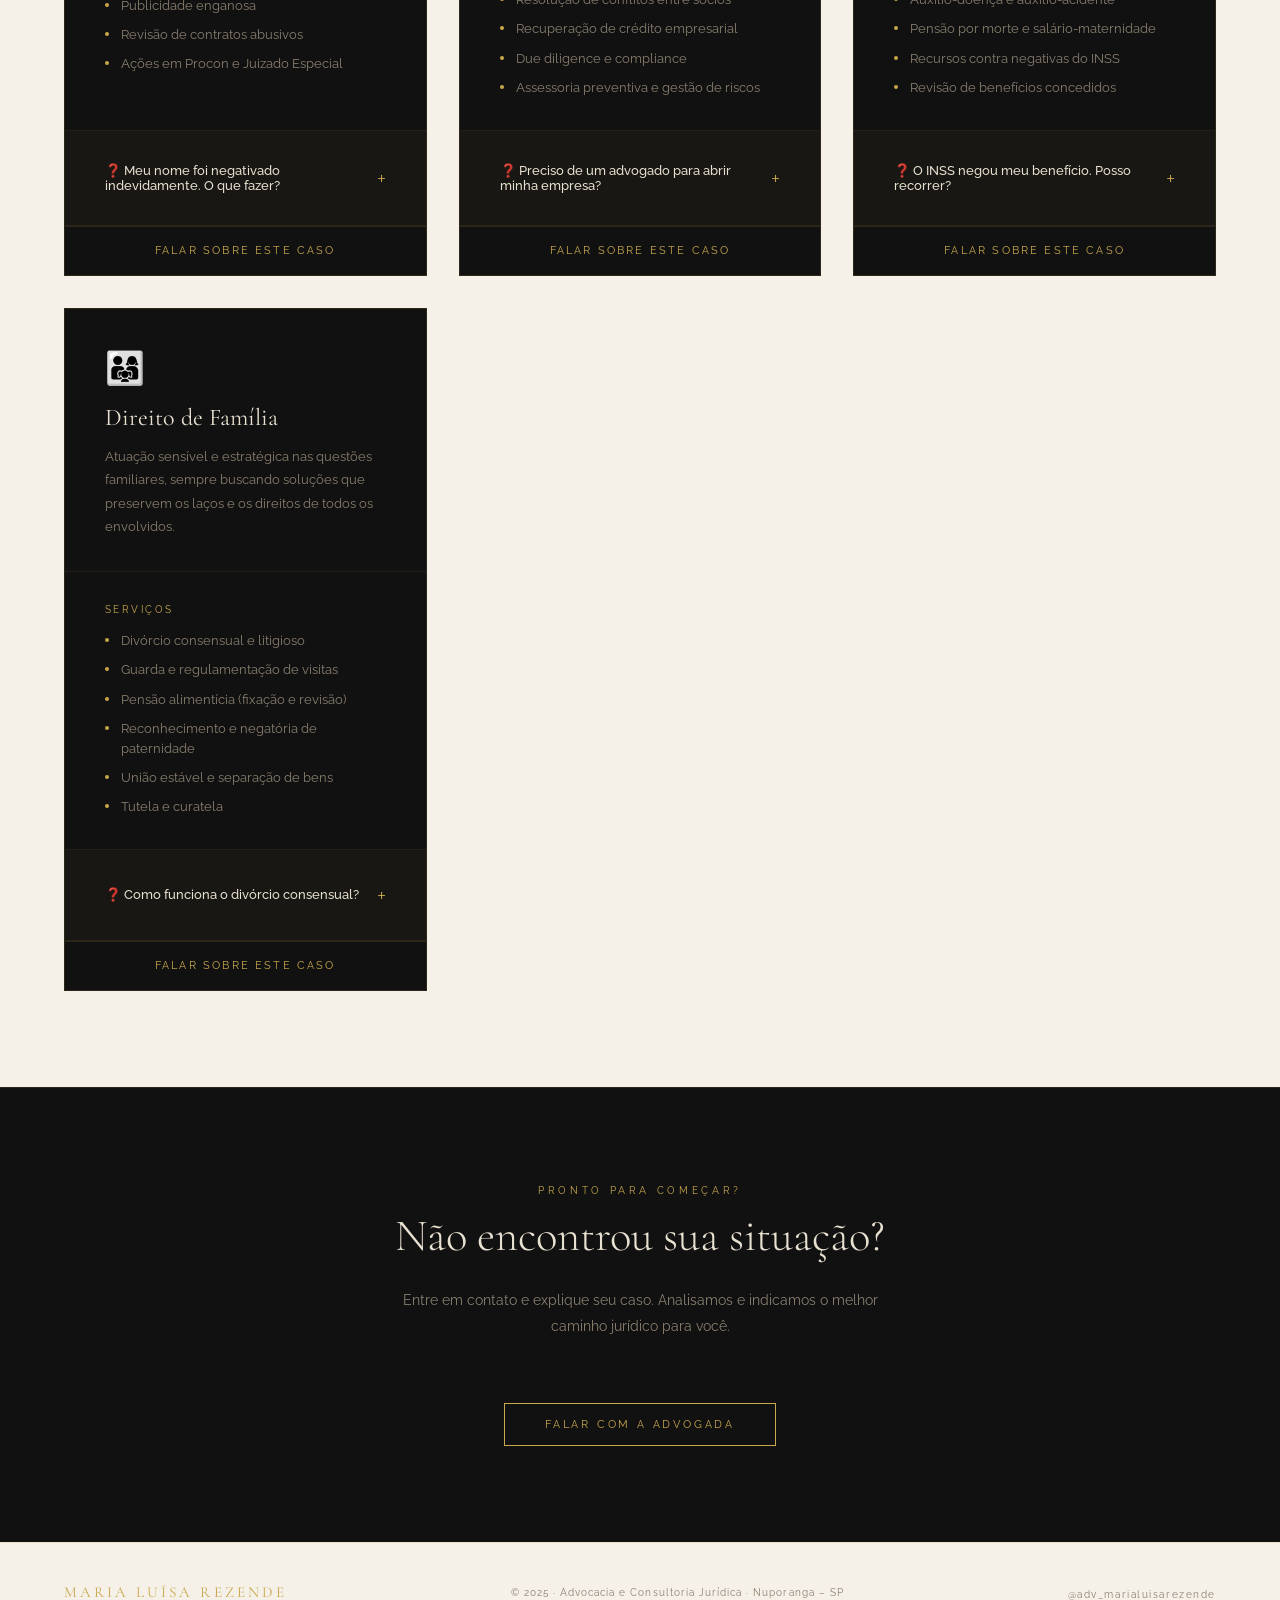
==== commit 0d2219a0: "Adiciona menu mobile e melhorias" ====
--- a/areas.html
+++ b/areas.html
@@ -1,12 +1,16 @@
 <!DOCTYPE html>
 <html lang="pt-br">
+
 <head>
     <meta charset="UTF-8">
     <meta name="viewport" content="width=device-width, initial-scale=1.0">
     <title>Áreas de Atuação | Maria Luísa Rezende</title>
-    <link href="https://fonts.googleapis.com/css2?family=Cormorant+Garamond:ital,wght@0,300;0,400;0,600;1,300;1,400&family=Raleway:wght@300;400;500;600&display=swap" rel="stylesheet"/>
+    <link
+        href="https://fonts.googleapis.com/css2?family=Cormorant+Garamond:ital,wght@0,300;0,400;0,600;1,300;1,400&family=Raleway:wght@300;400;500;600&display=swap"
+        rel="stylesheet" />
     <link rel="stylesheet" href="styles.css">
 </head>
+
 <body>
 
     <!-- NAVBAR -->
@@ -17,6 +21,11 @@
             <li><a href="areas.html">Áreas</a></li>
             <li><a href="contato.html">Contato</a></li>
         </ul>
+        <button class="menu-toggle" id="mobile-menu" aria-label="Abrir Menu">
+        <span class="bar"></span>
+        <span class="bar"></span>
+        <span class="bar"></span>
+    </button>
         <div class="nav-right">
             <a href="https://instagram.com/adv_marialuisarezende" target="_blank" class="nav-instagram">
                 @adv_marialuisarezende
@@ -31,7 +40,7 @@
     <section class="areas-hero">
         <p class="section-label reveal">Atuação</p>
         <h1 class="section-title reveal">Áreas de Atuação</h1>
-        <p class="areas-hero-sub reveal">Assessoria jurídica completa em sete áreas do Direito.</p>
+        <p class="areas-hero-sub reveal">Assessoria jurídica completa em mais de 7 áreas do Direito.</p>
     </section>
 
     <!-- GRID DE ÁREAS -->
@@ -43,7 +52,8 @@
                 <div class="area-card-header">
                     <span class="area-icone">📜</span>
                     <h2 class="area-nome">Direito Civil</h2>
-                    <p class="area-desc">Atuação em conflitos e relações entre pessoas físicas e jurídicas, com foco na proteção dos seus direitos e na resolução eficaz de litígios.</p>
+                    <p class="area-desc">Atuação em conflitos e relações entre pessoas físicas e jurídicas, com foco na
+                        proteção dos seus direitos e na resolução eficaz de litígios.</p>
                 </div>
                 <div class="area-servicos">
                     <p class="area-servicos-titulo">Serviços</p>
@@ -62,10 +72,13 @@
                         <span class="faq-icone">+</span>
                     </button>
                     <div class="area-faq-resposta">
-                        <p>Sim, desde que haja prova do dano sofrido. Situações como cobranças indevidas, ofensas, negativação indevida no nome e descumprimento de contrato podem gerar direito à indenização. Agende uma consulta para avaliar seu caso.</p>
-                    </div>
-                </div>
-                <a href="https://wa.me/5516993647155?text=Olá%2C%20tenho%20uma%20dúvida%20sobre%20Direito%20Civil." target="_blank" class="area-btn">Falar sobre este caso</a>
+                        <p>Sim, desde que haja prova do dano sofrido. Situações como cobranças indevidas, ofensas,
+                            negativação indevida no nome e descumprimento de contrato podem gerar direito à indenização.
+                            Agende uma consulta para avaliar seu caso.</p>
+                    </div>
+                </div>
+                <a href="https://wa.me/5516993647155?text=Olá%2C%20tenho%20uma%20dúvida%20sobre%20Direito%20Civil."
+                    target="_blank" class="area-btn">Falar sobre este caso</a>
             </div>
 
             <!-- DIREITO PENAL -->
@@ -73,7 +86,8 @@
                 <div class="area-card-header">
                     <span class="area-icone">⚖️</span>
                     <h2 class="area-nome">Direito Penal</h2>
-                    <p class="area-desc">Defesa técnica e estratégica em todas as fases do processo penal, garantindo seus direitos fundamentais desde o inquérito até os recursos.</p>
+                    <p class="area-desc">Defesa técnica e estratégica em todas as fases do processo penal, garantindo
+                        seus direitos fundamentais desde o inquérito até os recursos.</p>
                 </div>
                 <div class="area-servicos">
                     <p class="area-servicos-titulo">Serviços</p>
@@ -92,10 +106,13 @@
                         <span class="faq-icone">+</span>
                     </button>
                     <div class="area-faq-resposta">
-                        <p>O primeiro passo é procurar um advogado imediatamente. Você tem o direito de não se autoincriminar e de ser assistido por defesa técnica em todas as fases. Não preste depoimento sem orientação jurídica prévia.</p>
-                    </div>
-                </div>
-                <a href="https://wa.me/5516993647155?text=Olá%2C%20preciso%20de%20ajuda%20com%20Direito%20Penal." target="_blank" class="area-btn">Falar sobre este caso</a>
+                        <p>O primeiro passo é procurar um advogado imediatamente. Você tem o direito de não se
+                            autoincriminar e de ser assistido por defesa técnica em todas as fases. Não preste
+                            depoimento sem orientação jurídica prévia.</p>
+                    </div>
+                </div>
+                <a href="https://wa.me/5516993647155?text=Olá%2C%20preciso%20de%20ajuda%20com%20Direito%20Penal."
+                    target="_blank" class="area-btn">Falar sobre este caso</a>
             </div>
 
             <!-- DIREITO TRABALHISTA -->
@@ -103,7 +120,8 @@
                 <div class="area-card-header">
                     <span class="area-icone">👔</span>
                     <h2 class="area-nome">Direito Trabalhista</h2>
-                    <p class="area-desc">Representação de empregados e empregadores em conflitos trabalhistas, com foco na proteção dos direitos e na resolução ágil das demandas.</p>
+                    <p class="area-desc">Representação de empregados e empregadores em conflitos trabalhistas, com foco
+                        na proteção dos direitos e na resolução ágil das demandas.</p>
                 </div>
                 <div class="area-servicos">
                     <p class="area-servicos-titulo">Serviços</p>
@@ -122,10 +140,13 @@
                         <span class="faq-icone">+</span>
                     </button>
                     <div class="area-faq-resposta">
-                        <p>Você tem direito a aviso prévio, saldo de salário, férias proporcionais + 1/3, 13º proporcional, multa de 40% sobre o FGTS e seguro-desemprego. Entre em contato para verificar se todos os valores foram pagos corretamente.</p>
-                    </div>
-                </div>
-                <a href="https://wa.me/5516993647155?text=Olá%2C%20preciso%20de%20ajuda%20com%20Direito%20Trabalhista." target="_blank" class="area-btn">Falar sobre este caso</a>
+                        <p>Você tem direito a aviso prévio, saldo de salário, férias proporcionais + 1/3, 13º
+                            proporcional, multa de 40% sobre o FGTS e seguro-desemprego. Entre em contato para verificar
+                            se todos os valores foram pagos corretamente.</p>
+                    </div>
+                </div>
+                <a href="https://wa.me/5516993647155?text=Olá%2C%20preciso%20de%20ajuda%20com%20Direito%20Trabalhista."
+                    target="_blank" class="area-btn">Falar sobre este caso</a>
             </div>
 
             <!-- DIREITO DO CONSUMIDOR -->
@@ -133,7 +154,8 @@
                 <div class="area-card-header">
                     <span class="area-icone">🛡️</span>
                     <h2 class="area-nome">Direito do Consumidor</h2>
-                    <p class="area-desc">Defesa dos seus direitos nas relações de consumo, combatendo abusos de empresas, cobranças indevidas e práticas desleais.</p>
+                    <p class="area-desc">Defesa dos seus direitos nas relações de consumo, combatendo abusos de
+                        empresas, cobranças indevidas e práticas desleais.</p>
                 </div>
                 <div class="area-servicos">
                     <p class="area-servicos-titulo">Serviços</p>
@@ -152,10 +174,13 @@
                         <span class="faq-icone">+</span>
                     </button>
                     <div class="area-faq-resposta">
-                        <p>A negativação indevida gera direito à retirada imediata do nome dos cadastros e à indenização por danos morais. É possível obter uma liminar judicial rapidamente. Não deixe para depois — entre em contato agora.</p>
-                    </div>
-                </div>
-                <a href="https://wa.me/5516993647155?text=Olá%2C%20preciso%20de%20ajuda%20com%20Direito%20do%20Consumidor." target="_blank" class="area-btn">Falar sobre este caso</a>
+                        <p>A negativação indevida gera direito à retirada imediata do nome dos cadastros e à indenização
+                            por danos morais. É possível obter uma liminar judicial rapidamente. Não deixe para depois —
+                            entre em contato agora.</p>
+                    </div>
+                </div>
+                <a href="https://wa.me/5516993647155?text=Olá%2C%20preciso%20de%20ajuda%20com%20Direito%20do%20Consumidor."
+                    target="_blank" class="area-btn">Falar sobre este caso</a>
             </div>
 
             <!-- DIREITO EMPRESARIAL -->
@@ -163,7 +188,8 @@
                 <div class="area-card-header">
                     <span class="area-icone">🏛️</span>
                     <h2 class="area-nome">Direito Empresarial</h2>
-                    <p class="area-desc">Assessoria jurídica completa para empresas de todos os portes, desde a abertura até a gestão estratégica de riscos e conflitos societários.</p>
+                    <p class="area-desc">Assessoria jurídica completa para empresas de todos os portes, desde a abertura
+                        até a gestão estratégica de riscos e conflitos societários.</p>
                 </div>
                 <div class="area-servicos">
                     <p class="area-servicos-titulo">Serviços</p>
@@ -182,10 +208,13 @@
                         <span class="faq-icone">+</span>
                     </button>
                     <div class="area-faq-resposta">
-                        <p>Não é obrigatório, mas é altamente recomendado. Um advogado garante que o contrato social proteja seus interesses, escolhe o melhor tipo societário e evita problemas futuros com sócios, fornecedores e clientes.</p>
-                    </div>
-                </div>
-                <a href="https://wa.me/5516993647155?text=Olá%2C%20preciso%20de%20ajuda%20com%20Direito%20Empresarial." target="_blank" class="area-btn">Falar sobre este caso</a>
+                        <p>Não é obrigatório, mas é altamente recomendado. Um advogado garante que o contrato social
+                            proteja seus interesses, escolhe o melhor tipo societário e evita problemas futuros com
+                            sócios, fornecedores e clientes.</p>
+                    </div>
+                </div>
+                <a href="https://wa.me/5516993647155?text=Olá%2C%20preciso%20de%20ajuda%20com%20Direito%20Empresarial."
+                    target="_blank" class="area-btn">Falar sobre este caso</a>
             </div>
 
             <!-- DIREITO PREVIDENCIÁRIO -->
@@ -193,7 +222,8 @@
                 <div class="area-card-header">
                     <span class="area-icone">🏥</span>
                     <h2 class="area-nome">Direito Previdenciário</h2>
-                    <p class="area-desc">Orientação e representação perante o INSS para garantir que você receba todos os benefícios a que tem direito, sem burocracia desnecessária.</p>
+                    <p class="area-desc">Orientação e representação perante o INSS para garantir que você receba todos
+                        os benefícios a que tem direito, sem burocracia desnecessária.</p>
                 </div>
                 <div class="area-servicos">
                     <p class="area-servicos-titulo">Serviços</p>
@@ -212,10 +242,13 @@
                         <span class="faq-icone">+</span>
                     </button>
                     <div class="area-faq-resposta">
-                        <p>Sim! A negativa do INSS não é definitiva. É possível recorrer administrativamente ou judicialmente. Em muitos casos o benefício é conquistado na esfera judicial. Não desista — consulte um advogado.</p>
-                    </div>
-                </div>
-                <a href="https://wa.me/5516993647155?text=Olá%2C%20preciso%20de%20ajuda%20com%20Direito%20Previdenci%C3%A1rio." target="_blank" class="area-btn">Falar sobre este caso</a>
+                        <p>Sim! A negativa do INSS não é definitiva. É possível recorrer administrativamente ou
+                            judicialmente. Em muitos casos o benefício é conquistado na esfera judicial. Não desista —
+                            consulte um advogado.</p>
+                    </div>
+                </div>
+                <a href="https://wa.me/5516993647155?text=Olá%2C%20preciso%20de%20ajuda%20com%20Direito%20Previdenci%C3%A1rio."
+                    target="_blank" class="area-btn">Falar sobre este caso</a>
             </div>
 
             <!-- DIREITO DE FAMÍLIA -->
@@ -223,7 +256,8 @@
                 <div class="area-card-header">
                     <span class="area-icone">👨‍👩‍👧</span>
                     <h2 class="area-nome">Direito de Família</h2>
-                    <p class="area-desc">Atuação sensível e estratégica nas questões familiares, sempre buscando soluções que preservem os laços e os direitos de todos os envolvidos.</p>
+                    <p class="area-desc">Atuação sensível e estratégica nas questões familiares, sempre buscando
+                        soluções que preservem os laços e os direitos de todos os envolvidos.</p>
                 </div>
                 <div class="area-servicos">
                     <p class="area-servicos-titulo">Serviços</p>
@@ -242,10 +276,13 @@
                         <span class="faq-icone">+</span>
                     </button>
                     <div class="area-faq-resposta">
-                        <p>Quando ambos concordam com todos os termos, o divórcio pode ser feito em cartório — sem precisar ir ao juiz — de forma rápida e menos desgastante. Se houver filhos menores passa pelo juiz, mas ainda pode ser amigável.</p>
-                    </div>
-                </div>
-                <a href="https://wa.me/5516993647155?text=Olá%2C%20preciso%20de%20ajuda%20com%20Direito%20de%20Fam%C3%ADlia." target="_blank" class="area-btn">Falar sobre este caso</a>
+                        <p>Quando ambos concordam com todos os termos, o divórcio pode ser feito em cartório — sem
+                            precisar ir ao juiz — de forma rápida e menos desgastante. Se houver filhos menores passa
+                            pelo juiz, mas ainda pode ser amigável.</p>
+                    </div>
+                </div>
+                <a href="https://wa.me/5516993647155?text=Olá%2C%20preciso%20de%20ajuda%20com%20Direito%20de%20Fam%C3%ADlia."
+                    target="_blank" class="area-btn">Falar sobre este caso</a>
             </div>
 
         </div>
@@ -255,8 +292,10 @@
     <section class="areas-cta reveal">
         <p class="section-label">Pronto para começar?</p>
         <h2 class="section-title">Não encontrou sua situação?</h2>
-        <p class="areas-cta-texto">Entre em contato e explique seu caso. Analisamos e indicamos o melhor caminho jurídico para você.</p>
-        <a href="https://wa.me/5516993647155?text=Olá%2C%20gostaria%20de%20tirar%20uma%20dúvida%20jurídica." target="_blank" class="hero-btn">
+        <p class="areas-cta-texto">Entre em contato e explique seu caso. Analisamos e indicamos o melhor caminho
+            jurídico para você.</p>
+        <a href="https://wa.me/5516993647155?text=Olá%2C%20gostaria%20de%20tirar%20uma%20dúvida%20jurídica."
+            target="_blank" class="hero-btn">
             Falar com a advogada
         </a>
     </section>
@@ -274,4 +313,5 @@
 
     <script src="main.js"></script>
 </body>
+
 </html>
--- a/styles.css
+++ b/styles.css
@@ -1348,4 +1348,38 @@
     grid-template-columns: 1fr;
     gap: 3rem;
   }
+}
+/* MENU MOBILE */
+.menu-toggle {
+    display: none;
+    flex-direction: column;
+    cursor: pointer;
+    background: none;
+    border: none;
+    gap: 5px;
+}
+
+.bar {
+    width: 25px;
+    height: 2px;
+    background-color: #C9A84C;
+    transition: 0.3s;
+}
+
+@media (max-width: 768px) {
+    .menu-toggle { display: flex; }
+    .nav-links {
+        display: none; /* Escondido por padrão no mobile */
+        flex-direction: column;
+        position: absolute;
+        top: 100%;
+        left: 0;
+        width: 100%;
+        background: rgba(10, 10, 10, 0.98);
+        padding: 2rem;
+        text-align: center;
+        border-bottom: 1px solid rgba(201, 168, 76, 0.2);
+    }
+    .nav-links.active { display: flex; }
+    .nav-right { display: none; } /* Esconde o user/insta no mobile para limpar o visual */
 }
